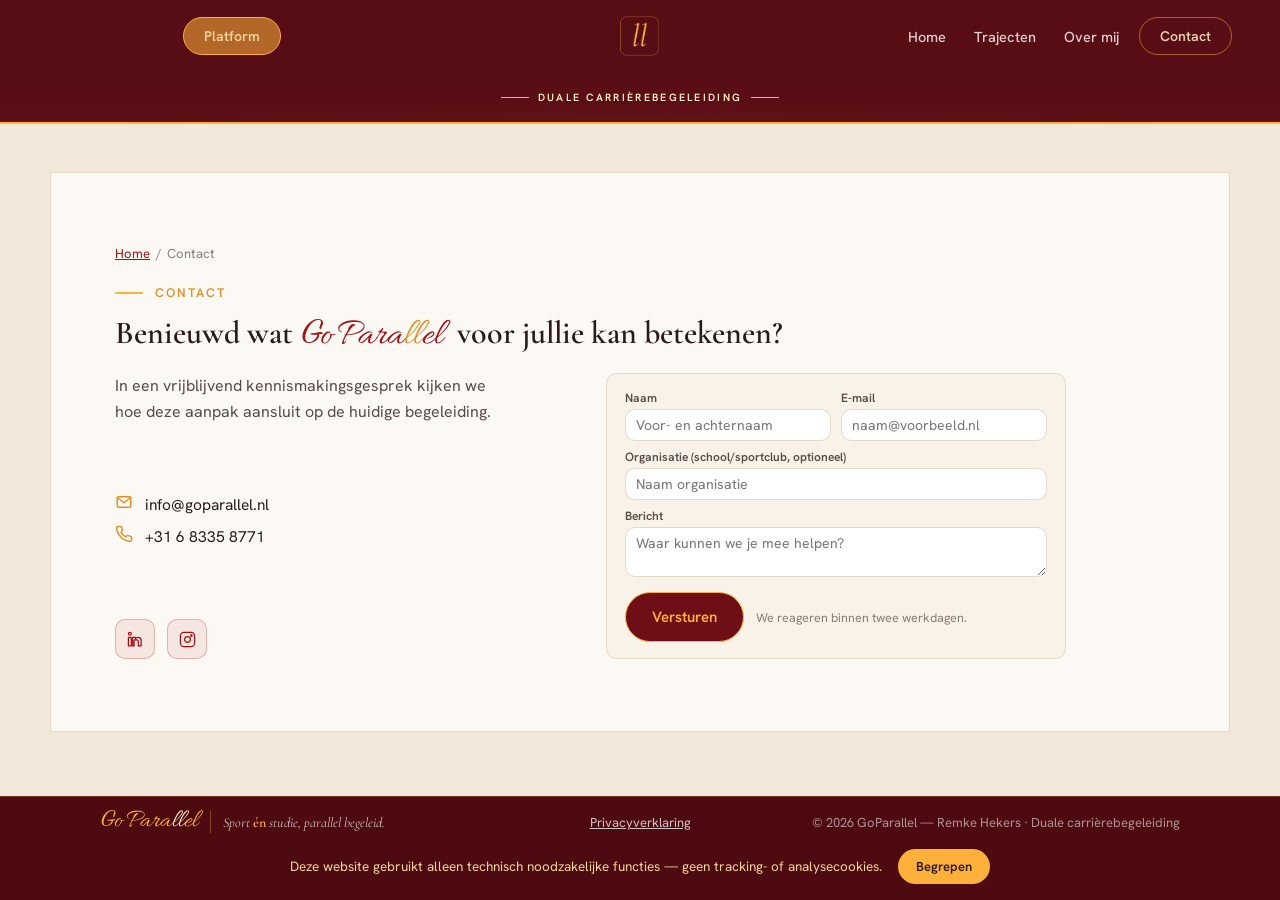
==== contact.html @ 509e4296 "Voeg mobiel klikmenu toe en maak een eigen contactpagina Onder 900px verscheen het menu eerder zonde" ====
<!DOCTYPE html>
<html>
<head>
<meta charset="utf-8">
<meta name="viewport" content="width=device-width, initial-scale=1">
<title>Contact · GoParallel</title>
<link rel="preconnect" href="https://fonts.googleapis.com">
<link href="https://fonts.googleapis.com/css2?family=Allura&family=Birthstone&family=Cormorant+Garamond:ital,wght@0,400;0,500;0,600;0,700;1,500;1,600&family=Hanken+Grotesk:wght@300;400;500;600;700&display=swap" rel="stylesheet">
<link rel="stylesheet" href="assets/variant-c.css">
<style>
  /* Losse, statische pagina (geen <x-dc>/support.js) — zelfde patroon als
     privacyverklaring.html/trajecten.html/over-mij.html. */
  html{overflow-x:hidden;max-width:100vw;}
  body{margin:0;font-family:'Hanken Grotesk',sans-serif;}
  h1,h2,h3,h4,p,ul{margin:0;padding:0;}
  a{color:inherit;text-decoration:none;}
  ::selection{background:#FDB13A;color:#6E0F18;}
  .gp-btn{font-family:'Hanken Grotesk',sans-serif;font-weight:600;font-size:15px;cursor:pointer;border:1.5px solid transparent;border-radius:999px;white-space:nowrap;display:inline-flex;align-items:center;gap:8px;padding:13px 26px;}
  .gp-eyebrow{font-family:'Hanken Grotesk',sans-serif;font-weight:600;font-size:12.5px;letter-spacing:.16em;text-transform:uppercase;}
  .gp-nav{display:grid;grid-template-columns:1fr auto 1fr;align-items:center;height:72px;padding:0 48px;position:sticky;top:0;z-index:40;}
  .gp-nav-center{position:static;transform:none;grid-column:2;}
  .gp-nav-right{grid-column:3;}
  .gp-br-mobile{display:none;}
  .gp-nav-cta{position:absolute;top:50%;left:max(48px,calc((100% - 1080px)/2));transform:translateY(-50%);display:inline-flex;flex-direction:column;align-items:center;}
  .gp-cta-spacer{display:flex;align-items:center;gap:12px;height:0;overflow:hidden;visibility:hidden;}
  .gp-navlinks{display:flex;gap:28px;}
  .gp-navlinks a{font-size:14.5px;font-weight:500;white-space:nowrap;}
  .gp-check{list-style:none;display:grid;gap:14px;}
  .gp-check li{display:flex;gap:12px;align-items:flex-start;font-size:15.5px;line-height:1.55;}
  .gp-check li svg{flex:none;}
  .gp-field label{font-size:13px;font-weight:600;color:#5A4A47;display:block;margin-bottom:7px;}
  .gp-field input,.gp-field textarea{font-family:'Hanken Grotesk',sans-serif;font-size:15px;color:#2A1A1A;background:#fff;border:1.5px solid #E5D9C8;border-radius:12px;padding:12px 14px;outline:none;width:100%;box-sizing:border-box;}
  .gp-contact-card{width:100%;max-width:460px;justify-self:center;box-sizing:border-box;}
  #contact .gp-field label{font-size:12px;margin-bottom:3px;}
  #contact .gp-field input,#contact .gp-field textarea{padding:6px 10px;font-size:14px;border-radius:10px;}
  @media (max-width:900px){
    .gp-navlinks{display:none;}
    .gp-nav-cta{position:static;transform:none;grid-column:1;justify-self:start;}
    .gp-cta-spacer{display:none;}
    .gp-grid2{grid-template-columns:1fr !important;}
    .gp-contact-card{max-width:none;justify-self:stretch;}
    .gp-contact-row{gap:24px !important;}
    #contact .gp-field label{font-size:13px;}
    #contact .gp-field input,#contact .gp-field textarea{padding:10px 12px;font-size:16px;}
  }
  @media (min-width:1160px){
    .gp-footer-inner{display:grid !important;grid-template-columns:1fr auto 1fr;}
    .gp-footer-meta{display:contents !important;}
    .gp-footer-meta > span{justify-self:end;text-align:right;}
  }
  @media (max-width:600px){
    .gp-br-mobile{display:inline;}
    .gp-nav{padding:0 20px;}
    .gp-footer-inner{flex-direction:column;justify-content:center;text-align:center;padding:24px 0;gap:8px !important;}
    .gp-footer-meta{flex-direction:column;gap:6px;text-align:center;}
  }
</style>
</head>
<body>
<div style="--bordeaux:#A30F13;--bordeaux-deep:#6E0F18;--bordeaux-darker:#4E0A11;--gold:#FDB13A;--gold-deep:#E0922A;--gold-soft:#F0D49A;--gold-wash:#FAEFD8;--cream:#F8F2E8;--cream-deep:#F1E8D9;--paper:#FCF9F4;--ink:#2A1A1A;--ink-2:#5A4A47;--ink-3:#8A7B77;--line:#E5D9C8;--line-soft:#EFE6D7;--font-script:'Allura',cursive;--font-display:'Cormorant Garamond',Georgia,serif;--font-sans:'Hanken Grotesk',sans-serif;font-family:var(--font-sans);background:var(--cream-deep);color:var(--ink)">

  <!-- NAV -->
  <div class="gp-nav" style="background:#580D15;position:sticky;">
    <div class="gp-nav-cta">
      <a href="https://app.goparallel.nl" class="gp-btn" style="background:rgba(253,177,58,.55);color:var(--gold-soft);border-color:var(--gold);border-width:1.5px;padding:9px 20px;font-size:14px;flex:none">Platform</a>
      <div class="gp-cta-spacer" aria-hidden="true"><span style="width:28px;height:2px;flex:none"></span><span class="gp-eyebrow">Duale carrièrebegeleiding</span></div>
    </div>
    <a href="index.html" class="gp-nav-center" style="display:inline-flex">
      <span style="width:52px;height:52px;border-radius:10px;overflow:hidden;flex:none"><img src="uploads/pasted-1784494998198-0.png" alt="GoParallel" style="width:100%;height:100%;object-fit:cover;display:block"></span>
    </a>
    <div class="gp-nav-right" style="justify-self:end;display:flex;align-items:center;gap:20px">
      <nav class="gp-navlinks" style="align-items:center">
        <a href="index.html" style="color:rgba(255,255,255,.8)">Home</a>
        <a href="trajecten.html" style="color:rgba(255,255,255,.8)">Trajecten</a>
        <a href="over-mij.html" style="color:rgba(255,255,255,.8)">Over mij</a>
      </nav>
      <a href="contact.html" class="gp-btn" aria-current="page" style="background:transparent;color:rgba(255,241,206,.85);border-color:rgba(253,177,58,.5);border-width:1.5px;padding:9px 20px;font-size:14px;flex:none">Contact</a>
      <button type="button" id="gp-menu-toggle" class="gp-nav-toggle" aria-label="Menu" aria-expanded="false" aria-controls="gp-mobile-menu"><span></span><span></span><span></span></button>
    </div>
  </div>
  <div id="gp-mobile-menu" class="gp-mobile-menu">
    <a href="index.html">Home</a>
    <a href="trajecten.html">Trajecten</a>
    <a href="over-mij.html">Over mij</a>
  </div>

  <!-- HERO -->
  <div id="top" class="gp-section" style="background-color:#6E0F18;background-image:linear-gradient(#580D15,transparent 200px),radial-gradient(70% 90% at 50% 110%,rgba(253,177,58,0.18),transparent 60%);padding:18px 24px;border-bottom:2px solid var(--gold);color:#fff;text-align:center;scroll-margin-top:64px">
    <div style="display:flex;align-items:center;justify-content:center;gap:9px">
      <span style="width:28px;height:1px;background:var(--gold)"></span>
      <span class="gp-eyebrow" style="font-size:10.5px;letter-spacing:0.22em;color:#FFF1CE">Duale carrièrebegeleiding</span>
      <span style="width:28px;height:1px;background:var(--gold)"></span>
    </div>
  </div>

  <div class="gp-blocks">

  <!-- CONTACT -->
  <div id="contact" class="gp-block" style="scroll-margin-top:64px">
    <div class="gp-crumb"><a href="index.html">Home</a><span>/</span><span aria-current="page">Contact</span></div>
    <div style="display:flex;align-items:center;gap:12px"><span style="width:28px;height:2px;background:var(--gold);border-radius:2px"></span><span class="gp-eyebrow" style="color:var(--gold-deep)">Contact</span></div>
    <h1 style="font-family:var(--font-display);font-weight:600;font-size:clamp(26px,3.4vw,32px);line-height:1.2;margin-top:12px;color:var(--ink)">Benieuwd wat&nbsp;<span style="font-family: var(--font-script); font-weight: 400; font-size: 1.2em; color: var(--bordeaux);"><span style="font-family:'Birthstone',cursive;font-size:1.11em;line-height:0">G</span><span style="margin-left:-.04em;margin-right:.1em">o</span>Para<span style="color: var(--gold-deep);">ll</span>el</span>&nbsp; voor jullie kan betekenen?</h1>
    <div class="gp-grid2 gp-contact-row" style="display:grid;grid-template-columns:minmax(0,392px) minmax(0,1fr);gap:0;align-items:stretch;margin-top:14px">
      <div style="display:flex;flex-direction:column;justify-content:space-between">
        <p style="font-size:16px;line-height:1.6;color:var(--ink-2);margin-top:0;max-width:420px">In een vrijblijvend kennismakingsgesprek kijken we hoe deze aanpak aansluit op de huidige begeleiding.</p>
        <ul class="gp-check" style="margin-top:14px;gap:8px">

          <li style="color:var(--ink)"><svg width="18" height="18" viewBox="0 0 24 24" fill="none" stroke="var(--gold-deep)" stroke-width="2" stroke-linecap="round" stroke-linejoin="round"><path d="M4 4h16v16H4z" opacity="0"></path><path d="m3 6 9 7 9-7"></path><rect x="3" y="5" width="18" height="14" rx="2"></rect></svg>info@goparallel.nl</li>
          <li style="color:var(--ink)"><svg width="18" height="18" viewBox="0 0 24 24" fill="none" stroke="var(--gold-deep)" stroke-width="2" stroke-linecap="round" stroke-linejoin="round"><path d="M22 16.92v3a2 2 0 0 1-2.18 2 19.79 19.79 0 0 1-8.63-3.07 19.5 19.5 0 0 1-6-6 19.79 19.79 0 0 1-3.07-8.67A2 2 0 0 1 4.11 2h3a2 2 0 0 1 2 1.72c.12.9.34 1.79.65 2.65a2 2 0 0 1-.45 2.11L8.09 9.91a16 16 0 0 0 6 6l1.43-1.27a2 2 0 0 1 2.11-.45c.86.31 1.75.53 2.65.65A2 2 0 0 1 22 16.92Z"></path></svg>+31 6 8335 8771</li>
        </ul>
        <div style="display:flex;gap:12px;margin-top:16px">
          <a href="#" style="width:38px;height:38px;border-radius:10px;background:rgba(163,15,19,.08);border:1px solid rgba(163,15,19,.25);display:inline-flex;align-items:center;justify-content:center;color:var(--bordeaux)"><svg width="17" height="17" viewBox="0 0 24 24" fill="none" stroke="currentColor" stroke-width="1.75" stroke-linecap="round" stroke-linejoin="round"><rect x="2" y="9" width="4" height="12"></rect><circle cx="4" cy="4" r="2"></circle><path d="M8 9h4v2a4 4 0 0 1 4-2c3 0 4 2 4 5v7h-4v-6c0-1.5-.5-2.5-2-2.5S10 12 10 13.5V21H8Z"></path></svg></a>
          <a href="#" style="width:38px;height:38px;border-radius:10px;background:rgba(163,15,19,.08);border:1px solid rgba(163,15,19,.25);display:inline-flex;align-items:center;justify-content:center;color:var(--bordeaux)"><svg width="17" height="17" viewBox="0 0 24 24" fill="none" stroke="currentColor" stroke-width="1.75" stroke-linecap="round" stroke-linejoin="round"><rect x="2" y="2" width="20" height="20" rx="5"></rect><circle cx="12" cy="12" r="4"></circle><circle cx="17.5" cy="6.5" r="1"></circle></svg></a>
        </div>
      </div>
      <div class="gp-contact-card" style="background:var(--cream);border:1px solid var(--line);border-radius:10px;padding:16px 18px">
        <div>
          <div class="gp-grid2" style="display:grid;grid-template-columns:1fr 1fr;gap:10px">
            <div class="gp-field"><label>Naam</label><input type="text" placeholder="Voor- en achternaam"></div>
            <div class="gp-field"><label>E-mail</label><input type="email" placeholder="naam@voorbeeld.nl"></div>
          </div>
          <div class="gp-field" style="margin-top:8px"><label>Organisatie (school/sportclub, optioneel)</label><input type="text" placeholder="Naam organisatie"></div>
          <div class="gp-field" style="margin-top:8px"><label>Bericht</label><textarea rows="2" placeholder="Waar kunnen we je mee helpen?"></textarea></div>
          <div style="display:flex;align-items:center;gap:12px;margin-top:10px;flex-wrap:wrap">
            <button type="button" class="gp-btn" style="background:var(--bordeaux-deep);color:var(--gold);border:1.5px solid var(--gold);padding:14px 26px;font-size:15px;min-height:44px;box-sizing:border-box">Versturen</button>
            <span style="font-size:12.5px;color:var(--ink-3)">We reageren binnen twee werkdagen.</span>
          </div>
        </div>
      </div>
    </div>
  </div>

  </div>

  <!-- FOOTER -->
  <div style="background:var(--bordeaux-darker);padding:0 48px;border-top:1px solid rgba(253,177,58,.22)">
    <div class="gp-footer-inner" style="max-width:1080px;margin:0 auto;display:flex;align-items:center;justify-content:space-between;gap:18px;min-height:0;padding:12px 0;flex-wrap:wrap">
      <div class="gp-lockup" style="display:inline-flex;align-items:center;gap:12px">
        <span style="font-family:var(--font-script);font-size:26px;color:var(--gold);line-height:1"><span style="font-family:'Birthstone',cursive;font-size:1.11em;line-height:0">G</span><span style="margin-left:-.04em;margin-right:.1em">o</span>Para<span style="color:#FFF1CE">ll</span>el</span>
        <span style="width:1px;height:22px;background:rgba(253,177,58,.35)"></span>
        <span style="font-family:var(--font-display);font-style:italic;font-size:14px;color:rgba(255,255,255,.75)">Sport <b style="color:var(--gold);font-style:normal;font-weight:600">én</b> studie, parallel begeleid.</span>
      </div>
      <div class="gp-footer-meta" style="display:flex;align-items:center;gap:20px;flex-wrap:wrap">
        <a href="privacyverklaring.html" style="font-size:13px;color:rgba(255,255,255,.75);text-decoration:underline">Privacyverklaring</a>
        <span style="font-size:13px;color:rgba(255,255,255,.55)">© 2026 GoParallel — Remke Hekers · Duale carrièrebegeleiding</span>
      </div>
    </div>
  </div>

<div id="gp-cookie-banner" style="position:fixed;left:0;right:0;bottom:0;z-index:1000;display:none;flex-wrap:wrap;align-items:center;justify-content:center;gap:16px;background:#4E0A11;padding:16px 24px;font-family:'Hanken Grotesk',sans-serif">
  <p style="max-width:640px;text-align:center;font-size:13.5px;line-height:1.5;color:#F0D49A;margin:0">Deze website gebruikt alleen technisch noodzakelijke functies — geen tracking- of analysecookies.</p>
  <button type="button" id="gp-cookie-ok" style="flex:none;border-radius:999px;border:none;background:#FDB13A;color:#2A1A1A;font-family:'Hanken Grotesk',sans-serif;font-weight:600;font-size:13px;padding:9px 18px;cursor:pointer">Begrepen</button>
</div>
<script>
  (function () {
    var KEY = "gp-cookie-notice-dismissed";
    var banner = document.getElementById("gp-cookie-banner");
    try {
      if (localStorage.getItem(KEY) !== "1") banner.style.display = "flex";
    } catch (e) {
      banner.style.display = "flex";
    }
    document.addEventListener("click", function (e) {
      if (e.target && e.target.id === "gp-cookie-ok") {
        banner.style.display = "none";
        try {
          localStorage.setItem(KEY, "1");
        } catch (e) {}
      }
    });
  })();
</script>
<script>
  (function () {
    var btn = document.getElementById("gp-menu-toggle");
    var menu = document.getElementById("gp-mobile-menu");
    if (!btn || !menu) return;
    btn.addEventListener("click", function () {
      var open = menu.classList.toggle("gp-open");
      btn.setAttribute("aria-expanded", open ? "true" : "false");
    });
    menu.addEventListener("click", function (e) {
      if (e.target && e.target.tagName === "A") {
        menu.classList.remove("gp-open");
        btn.setAttribute("aria-expanded", "false");
      }
    });
  })();
</script>
</body>
</html>
---- assets/variant-c.css ----
/* VARIANT C — gedeelde blok-opmaak voor index.html, trajecten.html en
   over-mij.html. Eén bestand, door alle drie de pagina's ingeladen: een
   wijziging hier werkt op alle drie door. */

.gp-blocks{
  padding:48px 16px 64px;
  display:flex;
  flex-direction:column;
  gap:32px;
}

.gp-block{
  background:var(--paper);
  border:1px solid var(--line);
  border-radius:0;
  box-shadow:none;
  max-width:1180px;
  margin:0 auto;
  width:100%;
  box-sizing:border-box;
  padding:clamp(32px,6vw,72px) clamp(20px,5vw,64px);
}

.gp-crumb{
  font-size:13px;
  color:var(--ink-3);
  display:flex;
  align-items:center;
  gap:6px;
  margin-bottom:22px;
}
.gp-crumb a{color:var(--bordeaux);text-decoration:underline;}

.gp-navlinks a.gp-nav-active{
  color:var(--gold);
  border-bottom:2px solid var(--gold);
  padding-bottom:4px;
}

/* Mobiel klikmenu: hamburger-knop + uitklappaneel onder de menubalk. */
.gp-nav-toggle{
  display:none;
  flex-direction:column;
  justify-content:center;
  gap:5px;
  width:30px;
  height:30px;
  padding:0;
  background:none;
  border:none;
  cursor:pointer;
  flex:none;
}
.gp-nav-toggle span{
  display:block;
  width:100%;
  height:2px;
  background:#FFF1CE;
  border-radius:2px;
}
.gp-mobile-menu{
  display:none;
  flex-direction:column;
  background:#580D15;
  border-bottom:2px solid var(--gold);
  position:sticky;
  top:72px;
  z-index:39;
}
.gp-mobile-menu.gp-open{display:flex;}
.gp-mobile-menu a{
  padding:15px 24px;
  font-size:15px;
  font-weight:500;
  color:rgba(255,255,255,.85);
  border-top:1px solid rgba(253,177,58,.15);
}
.gp-mobile-menu a:first-child{border-top:none;}
.gp-mobile-menu a.gp-nav-active{color:var(--gold);}

@media (max-width:900px){
  .gp-block{padding:clamp(28px,8vw,48px) 20px;}
  .gp-nav-toggle{display:flex;}
}
@media (min-width:901px){
  .gp-mobile-menu{display:none !important;}
}
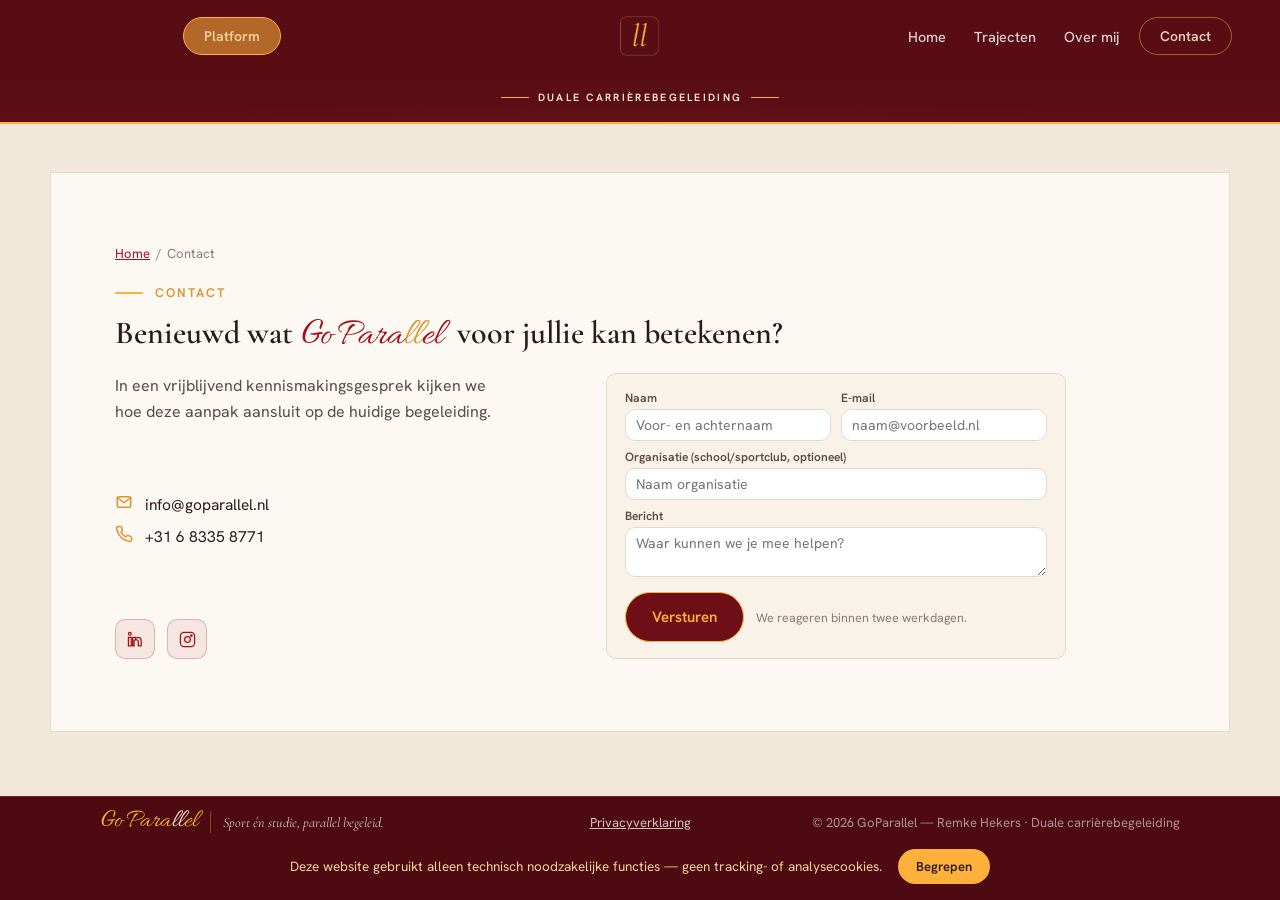
==== commit 77d6460d: "Footer-banner: "én" in dezelfde opmaak als de rest van de zin "Sport én studie, parallel begeleid." " ====
--- a/contact.html
+++ b/contact.html
@@ -138,7 +138,7 @@
       <div class="gp-lockup" style="display:inline-flex;align-items:center;gap:12px">
         <span style="font-family:var(--font-script);font-size:26px;color:var(--gold);line-height:1"><span style="font-family:'Birthstone',cursive;font-size:1.11em;line-height:0">G</span><span style="margin-left:-.04em;margin-right:.1em">o</span>Para<span style="color:#FFF1CE">ll</span>el</span>
         <span style="width:1px;height:22px;background:rgba(253,177,58,.35)"></span>
-        <span style="font-family:var(--font-display);font-style:italic;font-size:14px;color:rgba(255,255,255,.75)">Sport <b style="color:var(--gold);font-style:normal;font-weight:600">én</b> studie, parallel begeleid.</span>
+        <span style="font-family:var(--font-display);font-style:italic;font-size:14px;color:rgba(255,255,255,.75)">Sport én studie, parallel begeleid.</span>
       </div>
       <div class="gp-footer-meta" style="display:flex;align-items:center;gap:20px;flex-wrap:wrap">
         <a href="privacyverklaring.html" style="font-size:13px;color:rgba(255,255,255,.75);text-decoration:underline">Privacyverklaring</a>
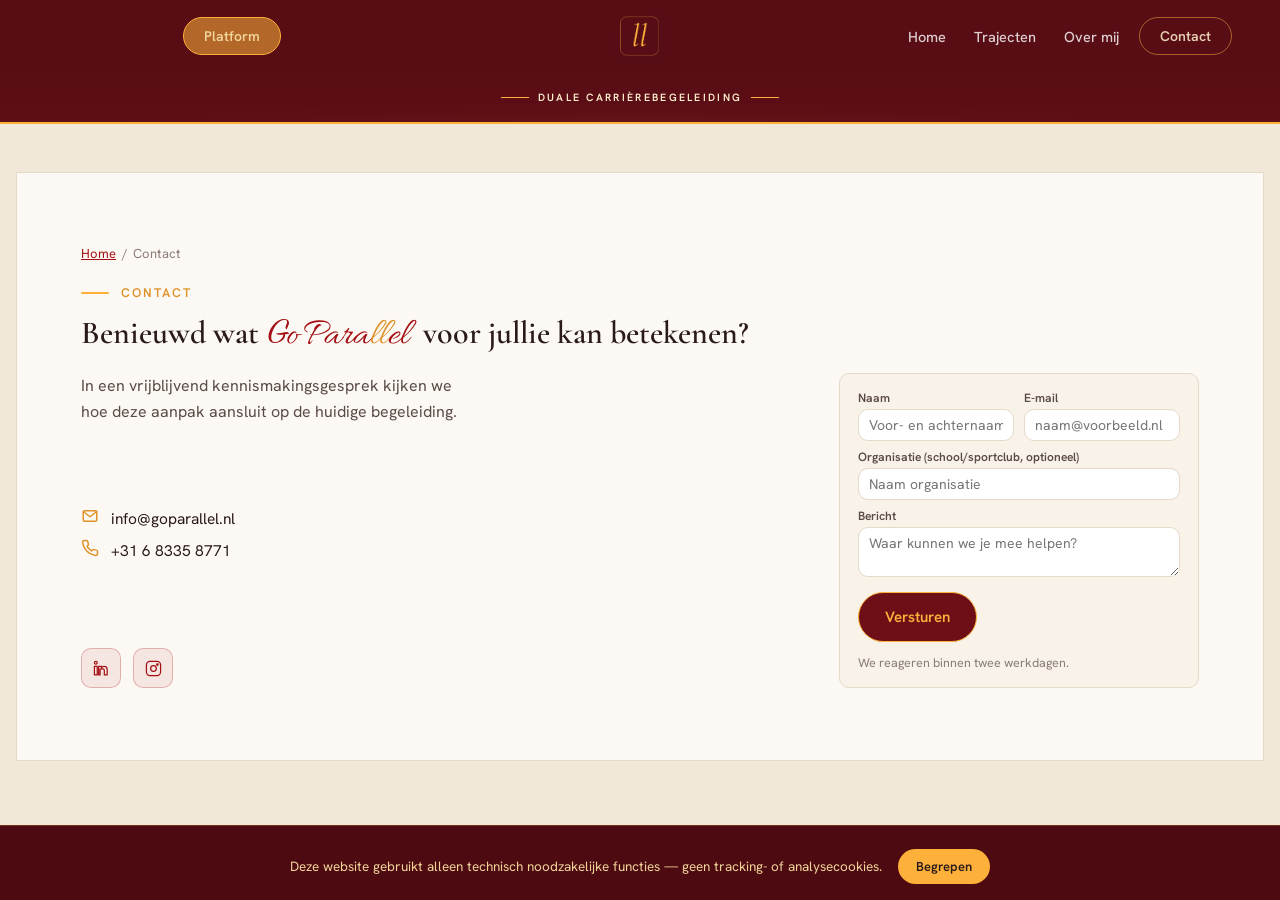
==== commit 2b8d2180: "Breder op desktop en kleiner contactformulier - Max-breedte van de lichte content-secties verruimd v" ====
--- a/contact.html
+++ b/contact.html
@@ -30,7 +30,7 @@
   .gp-check li svg{flex:none;}
   .gp-field label{font-size:13px;font-weight:600;color:#5A4A47;display:block;margin-bottom:7px;}
   .gp-field input,.gp-field textarea{font-family:'Hanken Grotesk',sans-serif;font-size:15px;color:#2A1A1A;background:#fff;border:1.5px solid #E5D9C8;border-radius:12px;padding:12px 14px;outline:none;width:100%;box-sizing:border-box;}
-  .gp-contact-card{width:100%;max-width:460px;justify-self:center;box-sizing:border-box;}
+  .gp-contact-card{width:100%;max-width:360px;justify-self:end;align-self:end;box-sizing:border-box;}
   #contact .gp-field label{font-size:12px;margin-bottom:3px;}
   #contact .gp-field input,#contact .gp-field textarea{padding:6px 10px;font-size:14px;border-radius:10px;}
   @media (max-width:900px){
--- a/assets/variant-c.css
+++ b/assets/variant-c.css
@@ -14,7 +14,7 @@
   border:1px solid var(--line);
   border-radius:0;
   box-shadow:none;
-  max-width:1180px;
+  max-width:1320px;
   margin:0 auto;
   width:100%;
   box-sizing:border-box;
